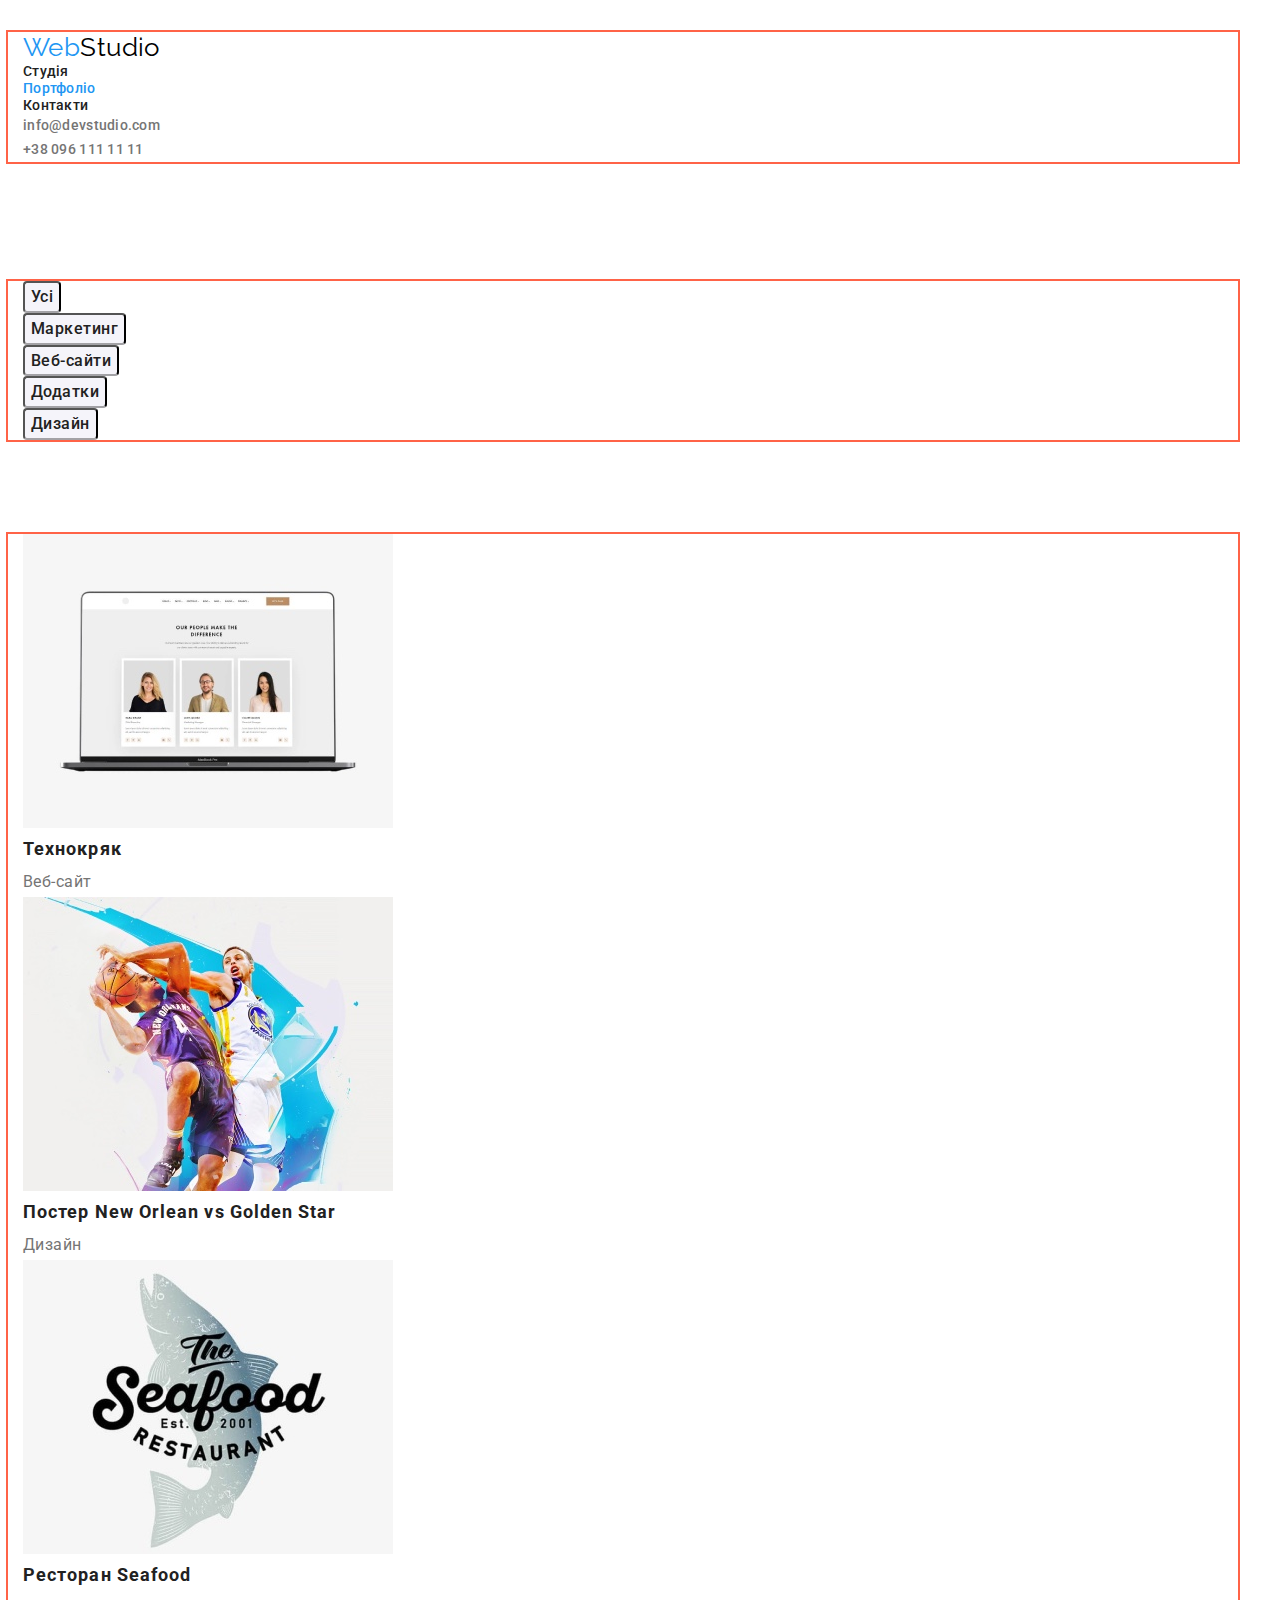
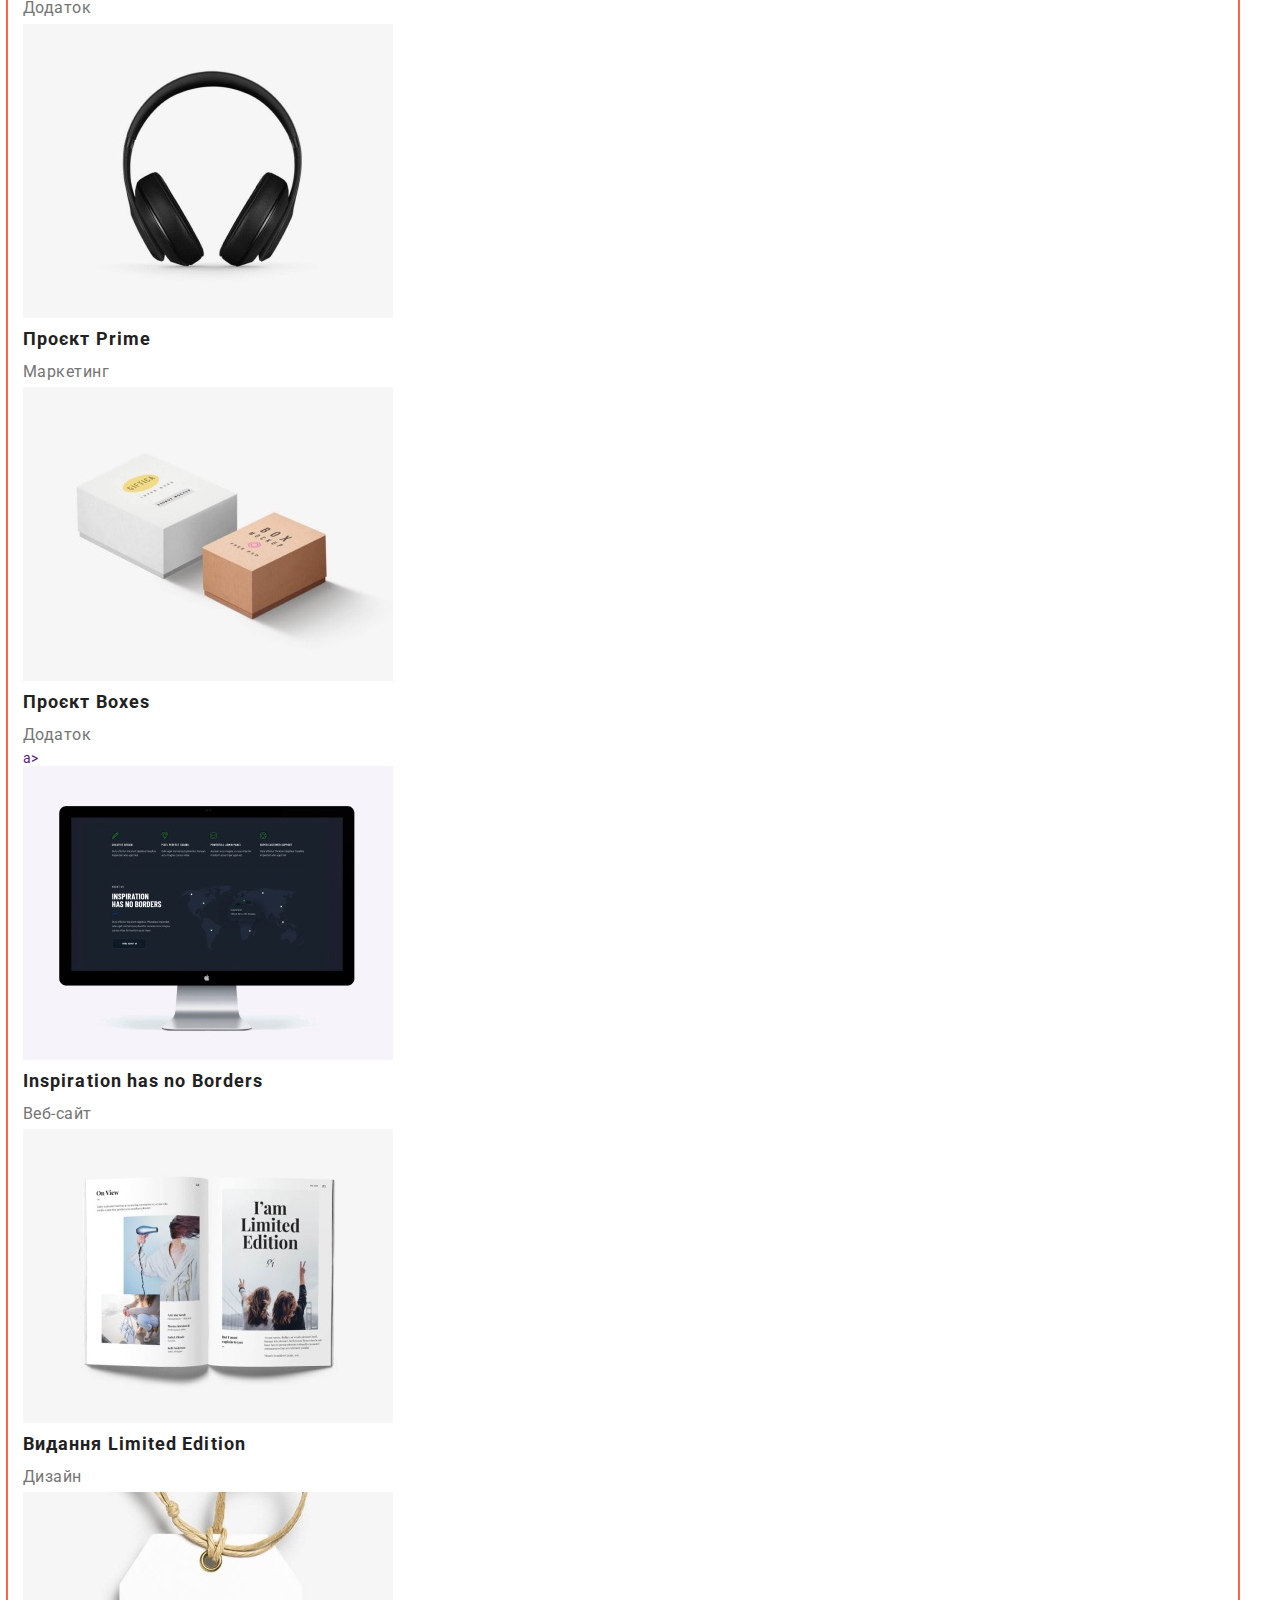
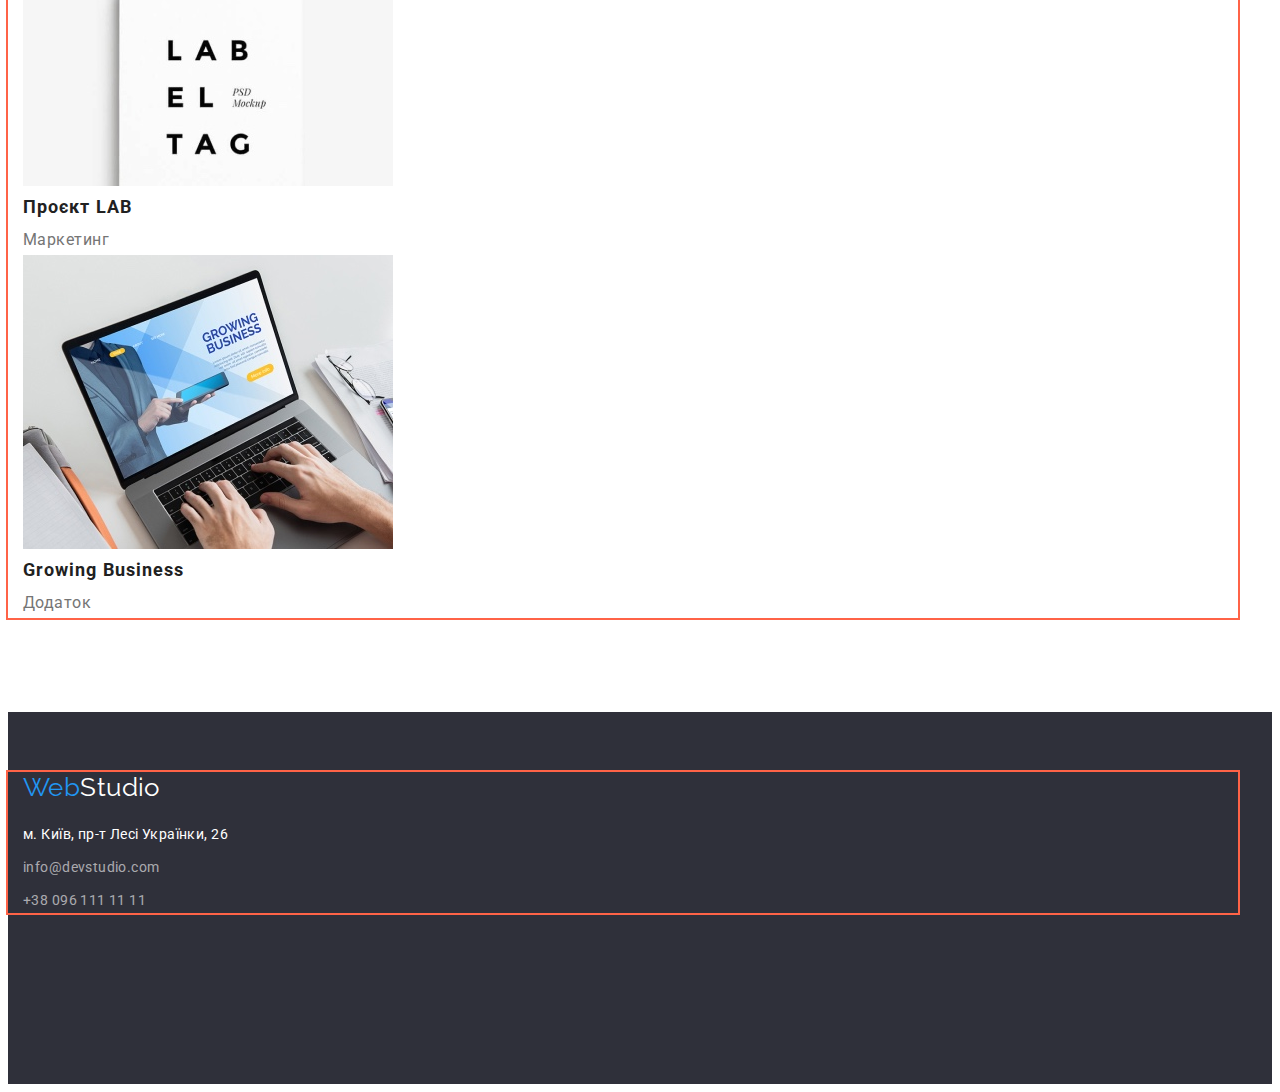
==== portfolio.html @ c40082f5 "загальне" ====
<!DOCTYPE html>
<html lang="uk">
<head>
    <meta charset="UTF-8">
    <meta http-equiv="X-UA-Compatible" content="IE=edge">
    <meta name="viewport" content="width=device-width, initial-scale=1.0">
    <title>Document</title>
    <link href="https://fonts.googleapis.com/css2?family=Raleway:wght@700&family=Roboto:wght@400;500;700;900&display=swap" 
          rel="stylesheet">
    <link rel="stylesheet" href="https://cdnjs.cloudflare.com/ajax/libs/modern-normalize/1.1.0/modern-normalize.min.css" integrity="sha512-wpPYUAdjBVSE4KJnH1VR1HeZfpl1ub8YT/NKx4PuQ5NmX2tKuGu6U/JRp5y+Y8XG2tV+wKQpNHVUX03MfMFn9Q==" 
                crossorigin="anonymous" referrerpolicy="no-referrer" />
    <link rel="stylesheet" href="./css/styles.css"/>
</head>
<body>
    <header class="header">
        <div class="container">
            <nav>
                <a class="studio" href="./index.html">
                    <span class="logo">Web</span><span class="logo-second">Studio</span>
                </a>
                <ul class="site-nav">
                    <li><a href="./index.html" class="link">Студія</a></li>
                    <li><a href="./portfolio.html" class="link current">Портфоліо</a></li>
                    <li><a href="" class="link">Контакти</a></li>
                </ul>
            </nav>
            <ul>
                <li><a class="contacts-adress" href="mailto:info@devstudio.com">info@devstudio.com</a></li>
                <li><a class="contacts-adress" href="tel:+380961111111">+38 096 111 11 11</a></li>
            </ul>
        </div>
    </header>
    <main>
        <section class="but-nav-main">   
            <div class="container">
                <ul><h1 class="benefit-title-item">Навігація вкладок</h1>
                    <li><button class="but-nav" type="button">Усі</button></li>
                    <li><button class="but-nav" type ="button">Маркетинг</button></li>
                    <li><button class="but-nav" type="button">Веб-сайти</button></li>
                    <li><button class="but-nav" type ="button">Додатки</button></li>
                    <li><button class="but-nav" type ="button">Дизайн</button></li>
                </ul>
            </div>
        </section>
        <section class="portfolio">
            <div class="container">
                <ul><h2 class="benefit-title-item">Перелік додатків та посилань</h2>   
                    <li> <a href="" class="port">
                                <img src="./images/img-11.jpg" alt="Технокряк" width="370">
                            <h3 class="port-link">Технокряк</h2>
                        <p class="port-link-text">Веб-сайт</p></a>
                    </li>
                    <li> <a href="" class="port">
                                <img src="./images/img-2.jpg" alt="Постер" width="370">
                            <h3 class="port-link">Постер New Orlean vs Golden Star</h2>
                        <p class="port-link-text">Дизайн</p></a>
                    </li>
                    <li> <a href="" class="port">
                                <img src="./images/img-33.jpg" alt="Ресторан" width="370">
                            <h3 class="port-link">Ресторан Seafood </h2>
                        <p class="port-link-text">Додаток</p></a>
                    </li>
                    <li> <a href="" class="port">
                                <img src="./images/img-4.jpg" alt="Проєкт" width="370">
                            <h3 class="port-link">Проєкт Prime</h2>
                        <p class="port-link-text">Маркетинг</p></a>
                    </li>
                    <li> <a href="" class="port"> 
                                <img src="./images/img-5.jpg" alt="Проєкт" width="370">
                            <h3 class="port-link">Проєкт Boxes</h2>
                        <p class="port-link-text">Додаток</p></li>a>
                    </li>
                    <li> <a href="" class="port">
                                <img src="./images/img-6.jpg" alt="Inspiration" width="370">
                            <h3 class="port-link">Inspiration has no Borders</h2>
                        <p class="port-link-text">Веб-сайт</p></a>
                    </li>
                    <li><a href="" class="port">
                                <img src="./images/img-7.jpg" alt="Видання" width="370">
                            <h2 class="port-link">Видання Limited Edition</h2>
                        <p class="port-link-text">Дизайн</p></a>
                    </li>
                    <li> <a href="" class="port">
                                <img src="./images/img-8.jpg" alt="Проєкт" width="370">
                            <h2 class="port-link">Проєкт LAB</h2>
                        <p class="port-link-text">Маркетинг</p></a>
                    </li>
                    <li><a href="" class="port">
                                <img src="./images/img-9.jpg" alt="Growing" width="370">
                            <h2 class="port-link">Growing Business</h2>
                        <p class="port-link-text">Додаток</p></a>
                    </li>  
                </ul>
            </div>
        </section>
    </main>
    <footer class="footer">
        <div class="container">
            <a class="studio" href="./index.html">
                <span class="logo">Web</span><span class="logo-third">Studio</span>
            </a>
            <address>
                <ul>
                    <li class="li-fot"><a
                            href="https://www.google.com/maps/place/%D0%B1%D1%83%D0%BB.+%D0%9B%D0%B5%D1%81%D0%B8+%D0%A3%D0%BA%D1%80%D0%B0%D0%B8%D0%BD%D0%BA%D0%B8,+26,+%D0%9A%D0%B8%D0%B5%D0%B2,+%D0%A3%D0%BA%D1%80%D0%B0%D0%B8%D0%BD%D0%B0,+02000/@50.4265807,30.5383858,17z/data=!3m1!4b1!4m5!3m4!1s0x40d4cf0e033ecbe9:0x57a4dffefec77da0!8m2!3d50.4265807!4d30.5383858"
                            target="_blank" rel="noopener noreferrer" class="footer-geoadress">м. Київ, пр-т Лесі Українки,
                            26</a> </li>
                    <li class="li-fot"><a href="mailto:info@devstudio.com" class="footer-adress">info@devstudio.com</a></li>
                    <li class="li-fot"><a href="tel:+380961111111" class="footer-adress">+38 096 111 11 11</a></li>
                </ul>
            </address>
        </footer>
    </body>
</html>
---- css/styles.css ----
/*  колір тексту #757575 */
/*  колір заголовка #212121 */
/*  колір виділення #2196F3 */
/* колір фона #F5F5F5*/
/* колір фону героя #2F303A */
/*  колір фону секції з викладачами #F5F4FA */
/* колів фону під секцій з викладачами #FFFFFF */


:root {
    --primary-text-color:#757575;
    --title-text-color: #212121;
    --background-color: #F5F5F5;
    --accent-color: #2196F3;
    --typical-padding: 94px;
}

p,
h1, 
h2, 
h3, 
h4 {
    margin: 0;
}
.img{
    display: block;
}

ul {
    margin: 0;
    padding-left: 0;
 }

body {
    font-family:'Roboto' , sans-serif;
    font-size: 14px ;
    letter-spacing: 0.03em;
    color: var(--primary-text-color) ; 
    text-decoration: none;
}

ul {
    list-style: none;
}

.container {
    width: 1200px;
    padding-left: 15px;
    padding-right: 15px;
    margin-left: 0 auto;
    margin-right: 0 auto;
    outline: 2px solid tomato;
}

.header {
    padding-top: 24px;
    padding-bottom: 25px;
}

.studio {
    text-decoration: none;
}

.logo {
    color: var(--accent-color) ;
    font-family: Raleway ; 
    font-size: 26px ;
    line-height: calc(31/26);
}

.logo-second{
    color:#000000;
    font-family: Raleway ; 
    font-size: 26px ;
    line-height: calc(31/26);
}

.logo-third{
    color:#FFFFFF;
    font-family: Raleway ; 
    font-size: 26px ;
    line-height: calc(31/26);
}
/* ---------------------nav--------------------- */
.site-nav .link {
    color: var(--title-text-color) ;
    letter-spacing: 0.02em;
    font-weight: 500;
    text-decoration: none;
    line-height: 1.14;
}

.site-nav .link.current {
    color: var(--accent-color);
    letter-spacing: 0.02em;
    font-weight: 500;
    text-decoration: none;
    line-height: 1.14;
}

.site-nav , .link:focus , .link:hover {
    color:var(--accent-color);
}

.contacts-adress {
    font-weight: 500;
    color: var(--primary-text-color);
    text-decoration: none;
    line-height: 1.71;
    letter-spacing: 0.02em;
}

.contacts-adress:hover, .contacts-adress:focus {
    color: var(--accent-color) ;
    font-weight: 500;
    text-decoration: none;
}
/* -------------------------hero------------------ */


.hero-main {
    background-color: #2F303A ;
    max-width: 1600px;
    padding-top: 200px;
    padding-bottom: 200px;
}

.hero {
    color: #FFFFFF;
    font-weight: 900;
    font-size: 44px;
    line-height: 1.36;
    text-align: center;
    letter-spacing: 0.06em;
    text-transform: uppercase;
    margin-bottom: 30px;
}

.button { 
    font-family: 'Roboto';
    cursor:pointer;
    color: #FFFFFF;
    background-color: var(--accent-color);
    font-weight: 216px;
    font-size: 16px;
    letter-spacing: 0.06em;
    align-items: center;
    text-align: center;
    line-height: 2;
    margin: 0 auto;
    display:block;
    margin-top: 30px;
    border-radius: 4px;
}

/* -----------------------------nav------------------------*/


.but-nav-main {
    padding-top: var(--typical-padding);
}

.but-nav {
    font-family: 'Roboto';
    background-color:  #F5F4FA;
    color: var(--title-text-color);
    font-weight: 500;
    font-size: 16px;
    letter-spacing: 0.03em;
    line-height: 1.62;
    border-radius: 4px;
    border-bottom-color: #F5F4FA;
}
.but-nav:focus , .but-nav:hover {
    color: var(--accent-color);
}
/* ---------------------advantage------------------ */

.advantage {
    padding-top: var(--typical-padding);
    padding-bottom: var(--typical-padding);
}

.advantage-title {
    color:var(--title-text-color);
    font-weight: 700;
    line-height: 1.14 ; 
    font-size: 36px;  
    letter-spacing: 0.03em;
    margin-bottom: 50px;
    text-align: center;
}
.advantage-img {
    display: block;
}
/* -----------------------------team--------------------- */
.team-section {
    padding-top: var(--typical-padding);
    padding-bottom: var(--typical-padding);
}

.team {
    color: var(--title-text-color);
    font-weight: 700;
    font-size: 36px;
    line-height: calc(42/36);
    text-align: center;
    margin-bottom: 50px;
}

.team-title {
    color: var(--title-text-color);
    font-weight: 500;
    font-size: 18px;
    line-height: 2 ;
    letter-spacing: 0.03em;
}

.team-text {
    color: var(--primary-text-color);
    font-size: 16px;
    line-height:calc(19/16);
}


/* --------------benefit-------------------------- */

.benefit {
    padding-top: var(--typical-padding) ;
    padding-bottom: var(--typical-padding);
}
.benefit-title-item {
    display: none;
}


.benefit-text {
    color:var(--primary-text-color);
    line-height: 1.71;
    text-decoration: none;
}
.benefit-title {
    color: var(--title-text-color);
    font-weight: 700;
    font-size: 14px;
    text-transform: uppercase;
    line-height:1.14;
    text-decoration: none;
}
/* ----------------portfolio-------------- */
.portfolio {
    padding-top: var(--typical-padding);
    padding-bottom: var(--typical-padding);
}

.port {
    text-decoration: none;
}

.port-link {
    color: var(--title-text-color);
    font-weight: 700;
    font-size: 18px;
    line-height:2;
    letter-spacing: 0.06em;
    text-decoration: none;

}
.port-link-text {
    color: var(--primary-text-color);
    font-size: 16px;
    line-height:1.88;
    letter-spacing: 0.03em;
    text-decoration: none;
}
/* ---------------footer-------------- */
.footer {
    background-color: #2F303A;
    text-decoration: none;
    padding-top: 60px;
    padding-bottom: 60px;
    height: 252px;
}


.footer-geoadress {
    color:#FFFFFF;
    text-decoration: none;
    font-size: 14px;
    line-height: 1.71;
    letter-spacing: 0.03;
}
.footer-geoadress:hover , .footer-geoadress:focus {
    color:var(--accent-color);
}

.footer-adress:hover , .footer-adress:focus {
    color: var(--accent-color);
}
.footer-adress {
    text-decoration: none;
    font-size: 14px;
    letter-spacing: 0.03;
    line-height: 1.71;
    color:  rgba(255, 255, 255, 0.6);
}
 address {
    font-style: normal;
    margin-top: 20px;
 }
.li-fot {
    margin-bottom: 9px;
}
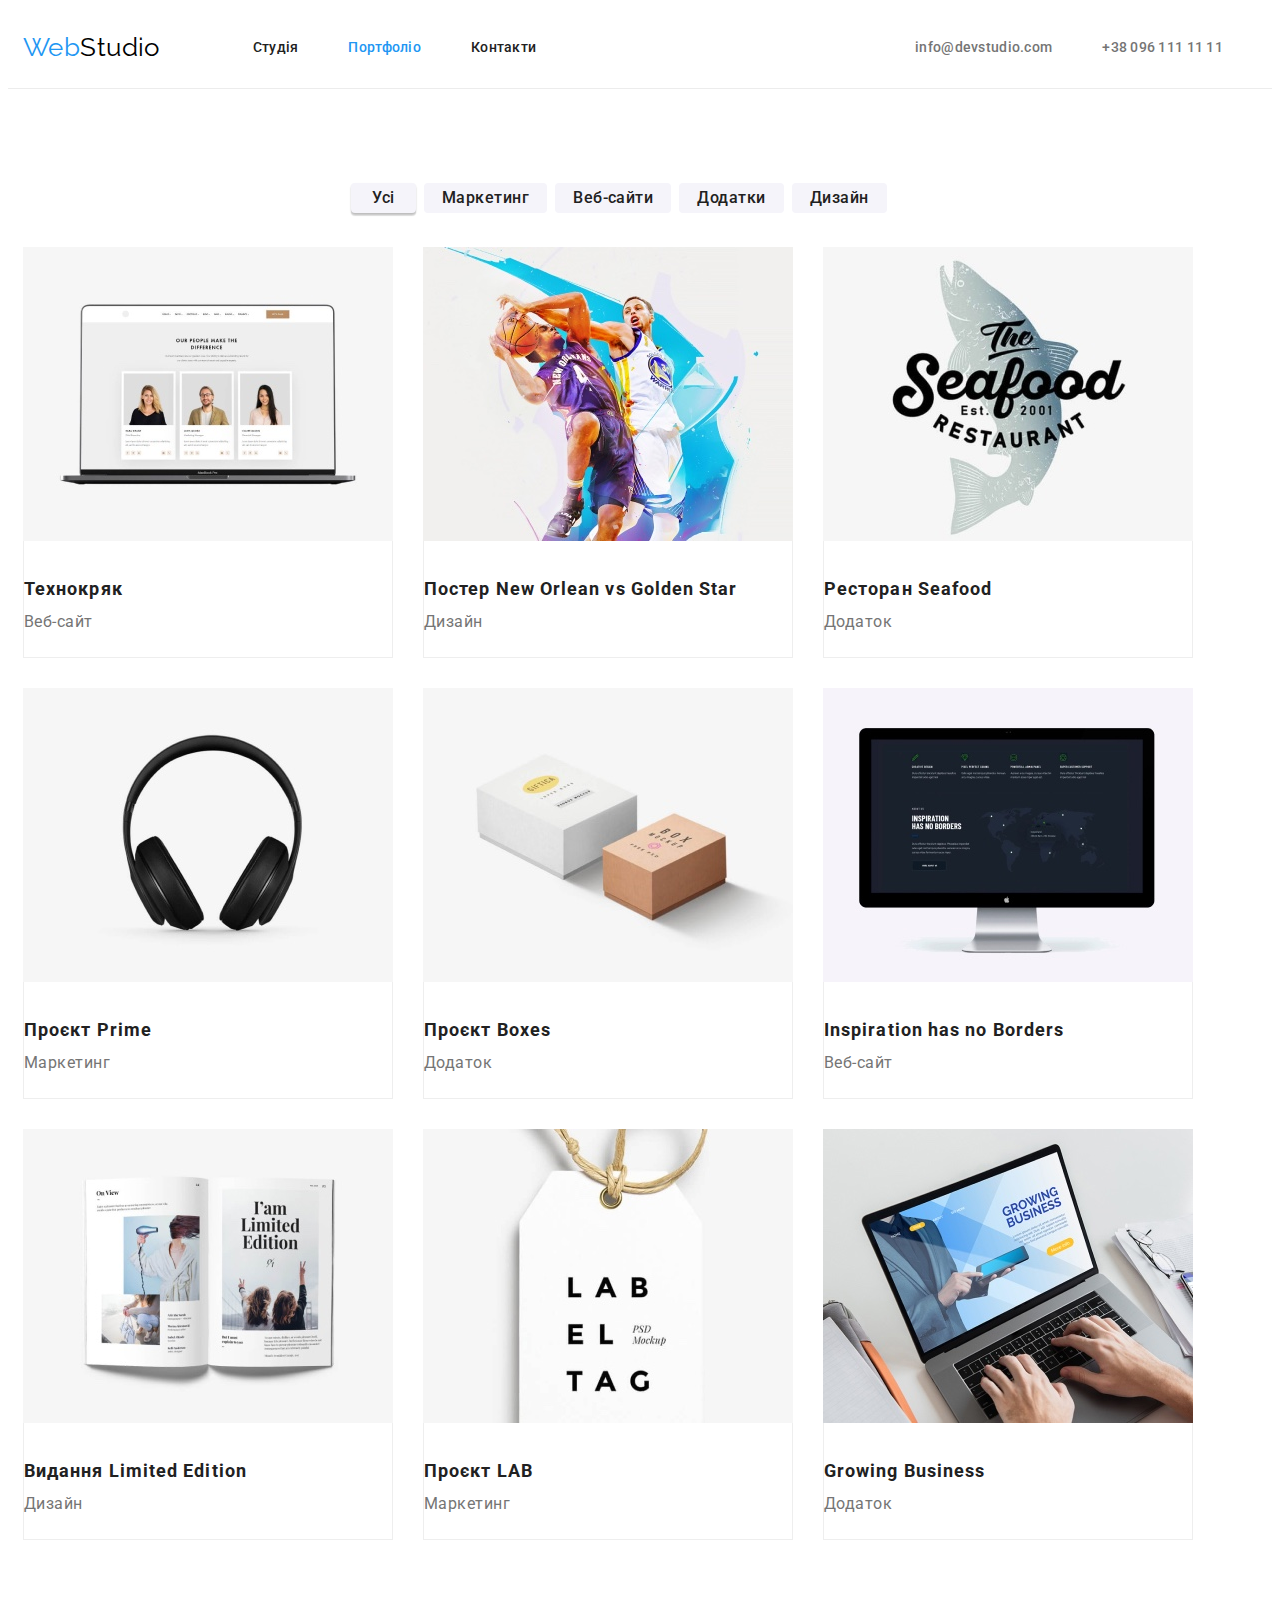
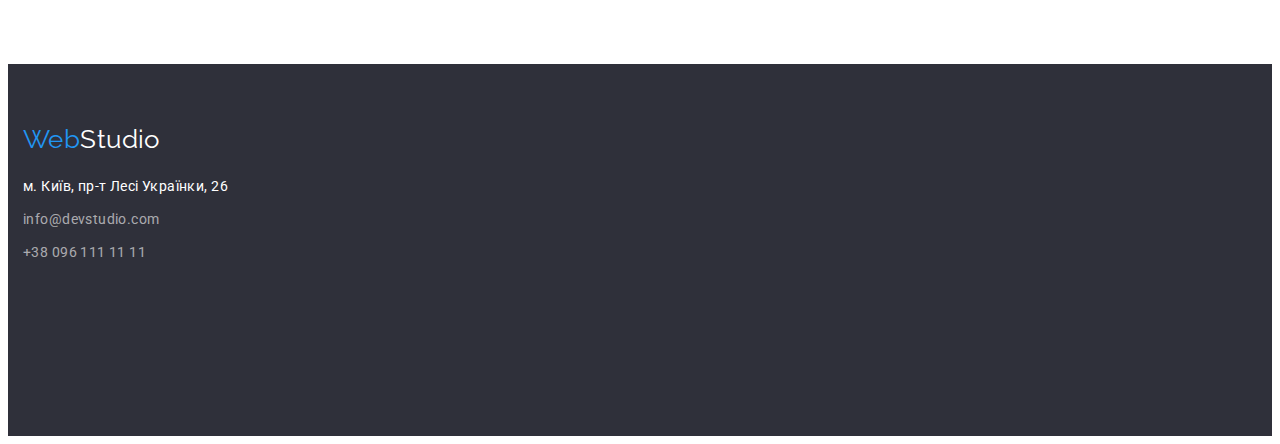
==== commit c3149b7f: "допрацьовано" ====
--- a/portfolio.html
+++ b/portfolio.html
@@ -12,83 +12,99 @@
     <link rel="stylesheet" href="./css/styles.css"/>
 </head>
 <body>
-    <header class="header">
-        <div class="container">
-            <nav>
+    <header class="header section">
+        <div class="container row">
+            <nav class="header-left">
                 <a class="studio" href="./index.html">
                     <span class="logo">Web</span><span class="logo-second">Studio</span>
                 </a>
                 <ul class="site-nav">
-                    <li><a href="./index.html" class="link">Студія</a></li>
-                    <li><a href="./portfolio.html" class="link current">Портфоліо</a></li>
-                    <li><a href="" class="link">Контакти</a></li>
+                    <li class="site-face"><a href="./index.html" class="link">Студія</a></li>
+                    <li class="site-face"><a href="./portfolio.html" class="link current">Портфоліо</a></li>
+                    <li class="site-face"><a href="" class="link">Контакти</a></li>
                 </ul>
             </nav>
-            <ul>
-                <li><a class="contacts-adress" href="mailto:info@devstudio.com">info@devstudio.com</a></li>
-                <li><a class="contacts-adress" href="tel:+380961111111">+38 096 111 11 11</a></li>
+            <ul class="header-right">
+                <li class="header-contact"><a class="contacts-adress" href="mailto:info@devstudio.com">info@devstudio.com</a></li>
+                <li class="header-contact"><a class="contacts-adress" href="tel:+380961111111">+38 096 111 11 11</a></li>
             </ul>
         </div>
     </header>
     <main>
         <section class="but-nav-main">   
-            <div class="container">
-                <ul><h1 class="benefit-title-item">Навігація вкладок</h1>
-                    <li><button class="but-nav" type="button">Усі</button></li>
-                    <li><button class="but-nav" type ="button">Маркетинг</button></li>
-                    <li><button class="but-nav" type="button">Веб-сайти</button></li>
-                    <li><button class="but-nav" type ="button">Додатки</button></li>
-                    <li><button class="but-nav" type ="button">Дизайн</button></li>
+            <div class="container but">
+                <ul class="but-nav-row"><h1 class="benefit-title-item">Навігація вкладок</h1>
+                    <li class="but-item"><button class="but-nav-first" type="button">Усі</button></li>
+                    <li class="but-item"><button class="but-nav" type ="button">Маркетинг</button></li>
+                    <li class="but-item"><button class="but-nav" type="button">Веб-сайти</button></li>
+                    <li class="but-item"><button class="but-nav" type ="button">Додатки</button></li>
+                    <li class="but-item"><button class="but-nav" type ="button">Дизайн</button></li>
                 </ul>
             </div>
-        </section>
-        <section class="portfolio">
             <div class="container">
-                <ul><h2 class="benefit-title-item">Перелік додатків та посилань</h2>   
-                    <li> <a href="" class="port">
-                                <img src="./images/img-11.jpg" alt="Технокряк" width="370">
-                            <h3 class="port-link">Технокряк</h2>
-                        <p class="port-link-text">Веб-сайт</p></a>
+                <ul class="port-row"><h2 class="benefit-title-item">Перелік додатків та посилань</h2>   
+                    <li class="port-item"> <a href="" class="port">
+                        <img class="port-img" src="./images/img-11.jpg" alt="Технокряк" width="370"></a>
+                        <div class="port-back">
+                            <h3 class="port-link">Технокряк</h3>
+                            <p class="port-link-text">Веб-сайт</p>
+                        </div>
                     </li>
-                    <li> <a href="" class="port">
-                                <img src="./images/img-2.jpg" alt="Постер" width="370">
-                            <h3 class="port-link">Постер New Orlean vs Golden Star</h2>
-                        <p class="port-link-text">Дизайн</p></a>
+                    <li class="port-item"> <a href="" class="port">
+                        <img class="port-img" src="./images/img-2.jpg" alt="Постер" width="370">
+                        <div class="port-back">
+                            <h3 class="port-link">Постер New Orlean vs Golden Star</h3>
+                            <p class="port-link-text">Дизайн</p></a>
+                        </div>
                     </li>
-                    <li> <a href="" class="port">
-                                <img src="./images/img-33.jpg" alt="Ресторан" width="370">
-                            <h3 class="port-link">Ресторан Seafood </h2>
-                        <p class="port-link-text">Додаток</p></a>
+                    <li class="port-item"> <a href="" class="port">
+                        <img class="port-img" src="./images/img-33.jpg" alt="Ресторан" width="370">
+                        <div class="port-back">
+                            <h3 class="port-link">Ресторан Seafood </h3>
+                            <p class="port-link-text">Додаток</p></a>
+                        </div>
                     </li>
-                    <li> <a href="" class="port">
-                                <img src="./images/img-4.jpg" alt="Проєкт" width="370">
-                            <h3 class="port-link">Проєкт Prime</h2>
-                        <p class="port-link-text">Маркетинг</p></a>
+                    <li class="port-item"> <a href="" class="port">
+                        <img class="port-img" src="./images/img-4.jpg" alt="Проєкт" width="370">
+                        <div class="port-back">
+                            <h3 class="port-link">Проєкт Prime</h3>
+                            <p class="port-link-text">Маркетинг</p></a>
+                        </div>
                     </li>
-                    <li> <a href="" class="port"> 
-                                <img src="./images/img-5.jpg" alt="Проєкт" width="370">
-                            <h3 class="port-link">Проєкт Boxes</h2>
-                        <p class="port-link-text">Додаток</p></li>a>
+                    <li class="port-item"> <a href="" class="port"> 
+                        <img class="port-img" src="./images/img-5.jpg" alt="Проєкт" width="370">
+                        <div class="port-back">
+                            <h3 class="port-link">Проєкт Boxes</h3>
+                            <p class="port-link-text">Додаток</p></a>
+                        </div>
                     </li>
-                    <li> <a href="" class="port">
-                                <img src="./images/img-6.jpg" alt="Inspiration" width="370">
-                            <h3 class="port-link">Inspiration has no Borders</h2>
-                        <p class="port-link-text">Веб-сайт</p></a>
+                    <li class="port-item"> <a href="" class="port">
+                        <img class="port-img" src="./images/img-6.jpg" alt="Inspiration" width="370">
+                        <div class="port-back">
+                            <h3 class="port-link">Inspiration has no Borders</h3>
+                            <p class="port-link-text">Веб-сайт</p></a>
+                        </div>
                     </li>
-                    <li><a href="" class="port">
-                                <img src="./images/img-7.jpg" alt="Видання" width="370">
-                            <h2 class="port-link">Видання Limited Edition</h2>
-                        <p class="port-link-text">Дизайн</p></a>
+                    <li class="port-item"><a href="" class="port">
+                        <img class="port-img" src="./images/img-7.jpg" alt="Видання" width="370">
+                        <div class="port-back">
+                            <h3 class="port-link">Видання Limited Edition</h3>
+                            <p class="port-link-text">Дизайн</p></a>
+                        </div>
                     </li>
-                    <li> <a href="" class="port">
-                                <img src="./images/img-8.jpg" alt="Проєкт" width="370">
-                            <h2 class="port-link">Проєкт LAB</h2>
-                        <p class="port-link-text">Маркетинг</p></a>
+                    <li class="port-item"> <a href="" class="port">
+                        <img class="port-img" src="./images/img-8.jpg" alt="Проєкт" width="370">
+                        <div class="port-back">
+                            <h3 class="port-link">Проєкт LAB</h3>
+                            <p class="port-link-text">Маркетинг</p></a>
+                        </div>
                     </li>
-                    <li><a href="" class="port">
-                                <img src="./images/img-9.jpg" alt="Growing" width="370">
-                            <h2 class="port-link">Growing Business</h2>
-                        <p class="port-link-text">Додаток</p></a>
+                    <li class="port-item"><a href="" class="port">
+                        <img class="port-img" src="./images/img-9.jpg" alt="Growing" width="370">
+                        <div class="port-back">
+                            <h3 class="port-link">Growing Business</h3>
+                            <p class="port-link-text">Додаток</p></a>
+                        </div>
                     </li>  
                 </ul>
             </div>
--- a/css/styles.css
+++ b/css/styles.css
@@ -12,7 +12,6 @@
     --title-text-color: #212121;
     --background-color: #F5F5F5;
     --accent-color: #2196F3;
-    --typical-padding: 94px;
 }
 
 p,
@@ -42,23 +41,42 @@
 ul {
     list-style: none;
 }
-
+section {
+    padding-top: 94px;
+    padding-bottom: 94px;
+}
 .container {
     width: 1200px;
     padding-left: 15px;
     padding-right: 15px;
     margin-left: 0 auto;
     margin-right: 0 auto;
-    outline: 2px solid tomato;
-}
-
+    /* outline: 2px solid tomato; */
+}
+.row {
+    display: flex;
+    align-items: center;
+}
+.header-left {
+    display: flex;
+    align-items: center;
+}
 .header {
     padding-top: 24px;
     padding-bottom: 25px;
-}
-
+    border-bottom: 1px solid #ECECEC;
+}
+.header-right {
+    display: flex;
+    margin-left: var(--typical-padding);
+    margin-left: auto;
+}
+.header-contact {
+    margin-left: 50px;
+}
 .studio {
     text-decoration: none;
+    margin-right: 93px;
 }
 
 .logo {
@@ -82,6 +100,17 @@
     line-height: calc(31/26);
 }
 /* ---------------------nav--------------------- */
+
+
+.site-face:not(:last-child) {
+    margin-right: 50px;
+}
+
+.site-nav {
+    display: flex;
+    margin-left: var(--typical-padding);
+}
+
 .site-nav .link {
     color: var(--title-text-color) ;
     letter-spacing: 0.02em;
@@ -154,13 +183,22 @@
 }
 
 /* -----------------------------nav------------------------*/
-
-
-.but-nav-main {
-    padding-top: var(--typical-padding);
-}
-
+.but {
+    display: flex;
+    align-items: center;
+}
+.but-item:not(last-child) {
+    margin-right: 8px;
+}
+
+.but-nav-row {
+    display: flex;
+    margin-right:auto;
+    margin-left: auto;
+    margin-left: auto;
+}
 .but-nav {
+    cursor: pointer;
     font-family: 'Roboto';
     background-color:  #F5F4FA;
     color: var(--title-text-color);
@@ -169,16 +207,39 @@
     letter-spacing: 0.03em;
     line-height: 1.62;
     border-radius: 4px;
-    border-bottom-color: #F5F4FA;
+    border-color:#F5F4FA;
+    padding: 2px 18px;
+    border-style: none;
+}
+.but-nav-first {
+    cursor: pointer;
+    font-family: 'Roboto';
+    background-color: #F5F4FA;
+    color: var(--title-text-color);
+    font-weight: 500;
+    font-size: 16px;
+    letter-spacing: 0.03em;
+    line-height: 1.62;
+    border-style: none;
+    border-radius: 4px;
+    border-color: #F5F4FA;
+    box-shadow: 0px 3px 1px rgba(0, 0, 0, 0.1), 0px 1px 2px rgba(0, 0, 0, 0.08), 0px 2px 2px rgba(0, 0, 0, 0.12);
+    padding: 2px 21px;
 }
 .but-nav:focus , .but-nav:hover {
-    color: var(--accent-color);
+    background-color: var(--accent-color);
+    color: var(--background-color);
+}
+.but-nav-first:focus , .but-nav-first:hover {
+    background-color: var(--accent-color);
+    color: var(--background-color);
 }
 /* ---------------------advantage------------------ */
-
-.advantage {
-    padding-top: var(--typical-padding);
-    padding-bottom: var(--typical-padding);
+.advantage-row {
+    display: flex;
+}
+.advan-img:not(last-child) {
+    margin-right: 30px; ;
 }
 
 .advantage-title {
@@ -195,10 +256,20 @@
 }
 /* -----------------------------team--------------------- */
 .team-section {
-    padding-top: var(--typical-padding);
-    padding-bottom: var(--typical-padding);
-}
-
+    background-color: #F5F4FA;
+}
+.team-row:not(last-child) {
+    margin-right: 30px;
+}
+.team-row {
+    background-color:var(--background-color);
+    border-radius: 0px 0px 4px 4px;
+    box-shadow: 0px 1px 3px rgba(0, 0, 0, 0.12), 0px 1px 1px rgba(0, 0, 0, 0.14), 0px 2px 1px rgba(0, 0, 0, 0.2);
+}
+.team-item {
+    display: flex;
+    text-align: center;
+}
 .team {
     color: var(--title-text-color);
     font-weight: 700;
@@ -214,26 +285,39 @@
     font-size: 18px;
     line-height: 2 ;
     letter-spacing: 0.03em;
+    margin-top: 30px;
 }
 
 .team-text {
     color: var(--primary-text-color);
     font-size: 16px;
     line-height:calc(19/16);
+    margin-bottom: 30px;
+    margin-top: 10px;
 }
 
 
 /* --------------benefit-------------------------- */
 
 .benefit {
-    padding-top: var(--typical-padding) ;
-    padding-bottom: var(--typical-padding);
+    display: flex;
 }
 .benefit-title-item {
     display: none;
 }
-
-
+.ben-row {
+    display: flex;
+    text-align: left;
+}
+.ben-text {
+    width: 270px;
+}
+.ben-text-two {
+    width: 270px;
+}
+.ben-text-row:not(:last-child) {
+    margin-right: 30px;
+}
 .benefit-text {
     color:var(--primary-text-color);
     line-height: 1.71;
@@ -246,17 +330,35 @@
     text-transform: uppercase;
     line-height:1.14;
     text-decoration: none;
+    margin-bottom: 10px;
 }
 /* ----------------portfolio-------------- */
-.portfolio {
-    padding-top: var(--typical-padding);
-    padding-bottom: var(--typical-padding);
-}
-
+
+.port-img {
+    display: block;
+}
+.port-back {
+    border-left: 1px solid #EEEEEE;
+    border-right: 1px solid #EEEEEE;
+    border-bottom: 1px solid #EEEEEE;
+}
+.port-row {
+    display: flex;
+    align-items: center;
+    flex-wrap: wrap;
+    padding-top: 34px;
+}
 .port {
     text-decoration: none;
 }
-
+.port-item {
+    margin-bottom: 30px;
+
+}
+.port-item:nth-child(3n) {
+    margin-right: 30px;
+    margin-left: 30px;
+}
 .port-link {
     color: var(--title-text-color);
     font-weight: 700;
@@ -264,7 +366,7 @@
     line-height:2;
     letter-spacing: 0.06em;
     text-decoration: none;
-
+    padding-top: 30px;
 }
 .port-link-text {
     color: var(--primary-text-color);
@@ -272,6 +374,7 @@
     line-height:1.88;
     letter-spacing: 0.03em;
     text-decoration: none;
+    margin-bottom: 20px;
 }
 /* ---------------footer-------------- */
 .footer {
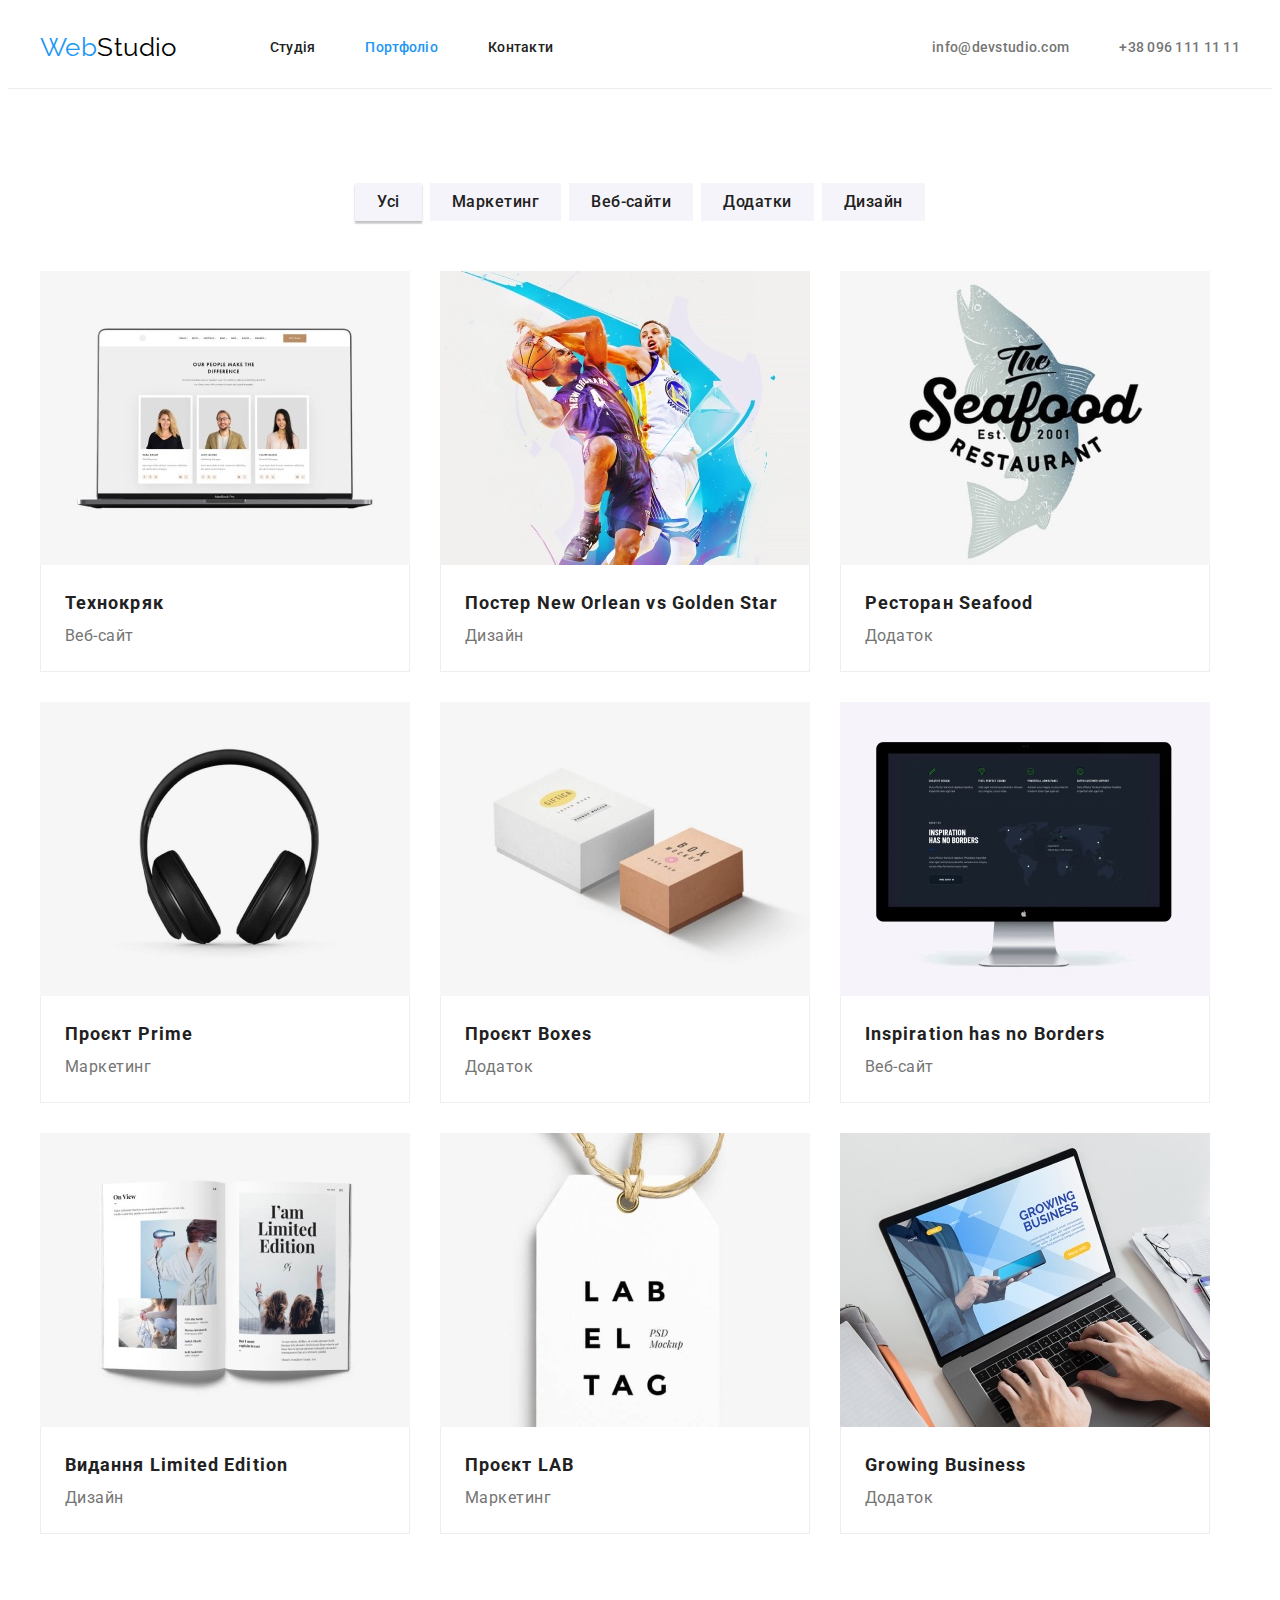
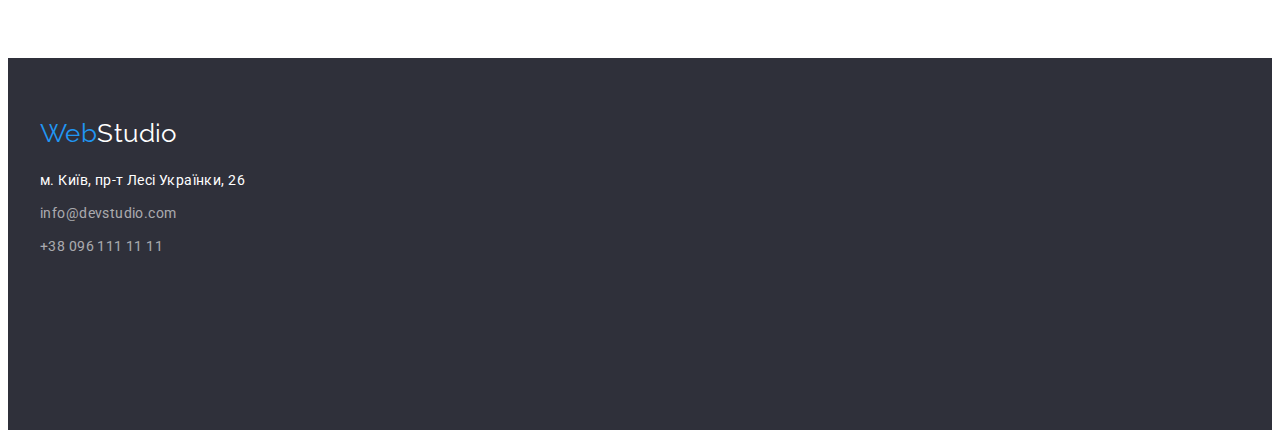
==== commit ab10477b: "згідно правок" ====
--- a/portfolio.html
+++ b/portfolio.html
@@ -112,7 +112,7 @@
     </main>
     <footer class="footer">
         <div class="container">
-            <a class="studio" href="./index.html">
+            <a class="studio-footer" href="./index.html">
                 <span class="logo">Web</span><span class="logo-third">Studio</span>
             </a>
             <address>
--- a/css/styles.css
+++ b/css/styles.css
@@ -49,8 +49,8 @@
     width: 1200px;
     padding-left: 15px;
     padding-right: 15px;
-    margin-left: 0 auto;
-    margin-right: 0 auto;
+    margin-left: auto;
+    margin-right: auto;
     /* outline: 2px solid tomato; */
 }
 .row {
@@ -71,8 +71,11 @@
     margin-left: var(--typical-padding);
     margin-left: auto;
 }
-.header-contact {
+/* .header-contact {
     margin-left: 50px;
+} */
+.header-contact:not(:last-child) {
+    margin-right: 50px;
 }
 .studio {
     text-decoration: none;
@@ -99,8 +102,7 @@
     font-size: 26px ;
     line-height: calc(31/26);
 }
-/* ---------------------nav--------------------- */
-
+/* --------------------SITE     NAV    -------------------- */
 
 .site-face:not(:last-child) {
     margin-right: 50px;
@@ -144,7 +146,7 @@
     font-weight: 500;
     text-decoration: none;
 }
-/* -------------------------hero------------------ */
+/* -------------------------HERO------------------ */
 
 
 .hero-main {
@@ -152,6 +154,8 @@
     max-width: 1600px;
     padding-top: 200px;
     padding-bottom: 200px;
+    margin-left: auto;
+    margin-right: auto;
 }
 
 .hero {
@@ -162,7 +166,7 @@
     text-align: center;
     letter-spacing: 0.06em;
     text-transform: uppercase;
-    margin-bottom: 30px;
+    padding-bottom: 30px;
 }
 
 .button { 
@@ -178,16 +182,16 @@
     line-height: 2;
     margin: 0 auto;
     display:block;
-    margin-top: 30px;
-    border-radius: 4px;
-}
-
-/* -----------------------------nav------------------------*/
+    box-shadow: 0px 4px 4px rgba(0, 0, 0, 0.15);
+    padding: 10px 32px;
+}
+
+/* -----------------------------BUT NAVIGATION------------------------*/
 .but {
     display: flex;
     align-items: center;
 }
-.but-item:not(last-child) {
+.but-item:not(:last-child) {
     margin-right: 8px;
 }
 
@@ -195,7 +199,7 @@
     display: flex;
     margin-right:auto;
     margin-left: auto;
-    margin-left: auto;
+    padding-bottom: 50px;
 }
 .but-nav {
     cursor: pointer;
@@ -206,10 +210,8 @@
     font-size: 16px;
     letter-spacing: 0.03em;
     line-height: 1.62;
-    border-radius: 4px;
-    border-color:#F5F4FA;
-    padding: 2px 18px;
-    border-style: none;
+    padding: 6px 22px;
+    border-style: hidden;
 }
 .but-nav-first {
     cursor: pointer;
@@ -220,11 +222,9 @@
     font-size: 16px;
     letter-spacing: 0.03em;
     line-height: 1.62;
-    border-style: none;
-    border-radius: 4px;
-    border-color: #F5F4FA;
+    border-style:hidden;
     box-shadow: 0px 3px 1px rgba(0, 0, 0, 0.1), 0px 1px 2px rgba(0, 0, 0, 0.08), 0px 2px 2px rgba(0, 0, 0, 0.12);
-    padding: 2px 21px;
+    padding: 6px 22px;
 }
 .but-nav:focus , .but-nav:hover {
     background-color: var(--accent-color);
@@ -234,12 +234,12 @@
     background-color: var(--accent-color);
     color: var(--background-color);
 }
-/* ---------------------advantage------------------ */
+/* ---------------------------ADVANTAGE--------------------------- */
 .advantage-row {
     display: flex;
 }
-.advan-img:not(last-child) {
-    margin-right: 30px; ;
+.advan-img:not(:last-child) {
+    margin-right: 30px; 
 }
 
 .advantage-title {
@@ -254,15 +254,15 @@
 .advantage-img {
     display: block;
 }
-/* -----------------------------team--------------------- */
+/* -----------------------------TEAM------------------------------ */
 .team-section {
     background-color: #F5F4FA;
 }
-.team-row:not(last-child) {
+.team-row:not(:last-child) {
     margin-right: 30px;
 }
 .team-row {
-    background-color:var(--background-color);
+    background-color: #FFFFFF;
     border-radius: 0px 0px 4px 4px;
     box-shadow: 0px 1px 3px rgba(0, 0, 0, 0.12), 0px 1px 1px rgba(0, 0, 0, 0.14), 0px 2px 1px rgba(0, 0, 0, 0.2);
 }
@@ -285,22 +285,24 @@
     font-size: 18px;
     line-height: 2 ;
     letter-spacing: 0.03em;
-    margin-top: 30px;
-}
-
+    padding-bottom: 10px;
+}
+.team-text-main {
+    padding-top: 30px;
+    padding-bottom: 30px;
+}
 .team-text {
     color: var(--primary-text-color);
     font-size: 16px;
-    line-height:calc(19/16);
-    margin-bottom: 30px;
-    margin-top: 10px;
-}
-
-
-/* --------------benefit-------------------------- */
+    line-height:calc(19/16)
+}
+
+
+/* ------------------------BENEFIT----------------------- */
 
 .benefit {
     display: flex;
+    padding-bottom: 0;
 }
 .benefit-title-item {
     display: none;
@@ -332,7 +334,7 @@
     text-decoration: none;
     margin-bottom: 10px;
 }
-/* ----------------portfolio-------------- */
+/* ------------------------PORTFOLIO---------------------- */
 
 .port-img {
     display: block;
@@ -341,12 +343,12 @@
     border-left: 1px solid #EEEEEE;
     border-right: 1px solid #EEEEEE;
     border-bottom: 1px solid #EEEEEE;
+    padding: 20px 24px;
 }
 .port-row {
     display: flex;
     align-items: center;
     flex-wrap: wrap;
-    padding-top: 34px;
 }
 .port {
     text-decoration: none;
@@ -366,7 +368,6 @@
     line-height:2;
     letter-spacing: 0.06em;
     text-decoration: none;
-    padding-top: 30px;
 }
 .port-link-text {
     color: var(--primary-text-color);
@@ -374,9 +375,8 @@
     line-height:1.88;
     letter-spacing: 0.03em;
     text-decoration: none;
-    margin-bottom: 20px;
-}
-/* ---------------footer-------------- */
+}
+/* ------------------------FOOTER----------------------- */
 .footer {
     background-color: #2F303A;
     text-decoration: none;
@@ -384,7 +384,9 @@
     padding-bottom: 60px;
     height: 252px;
 }
-
+.studio-footer {
+    text-decoration: none;
+}
 
 .footer-geoadress {
     color:#FFFFFF;
